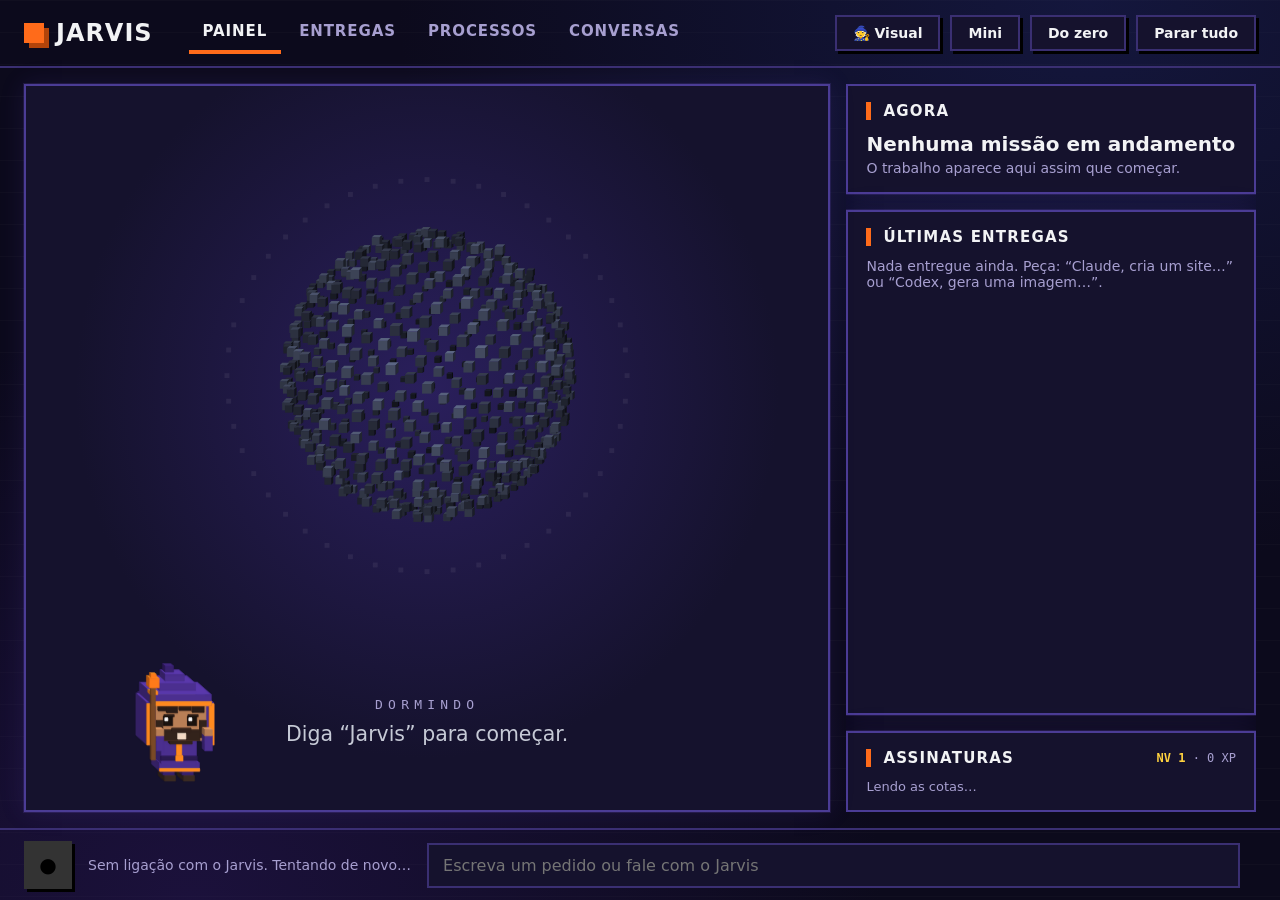
==== web/index.html @ 4f58ab4d "Jarvis: assistente de voz para Windows que comanda o Claude Code e o Codex Primeira versão pública: " ====
<!doctype html>
<html lang="pt-BR">
<head>
<meta charset="utf-8">
<meta name="viewport" content="width=device-width, initial-scale=1">
<title>Jarvis</title>
<link rel="icon" href="icone.png">
<link rel="stylesheet" href="estilo.css">
</head>
<body>
<div id="app" class="parado">
  <header>
    <div class="marca"><span class="cubo"></span><b id="nome">JARVIS</b><small>by prestes design</small></div>
    <nav id="vistas">
      <button id="vPainel" class="ativa">PAINEL</button>
      <button id="vEntregas">ENTREGAS <span id="qtdEntregas"></span></button>
      <button id="vProcessos" title="Roteiros prontos: prospecção, site, relatório... Rodar, editar e criar">PROCESSOS</button>
      <button id="vConversas" title="Conversas do Claude Code e projetos, por número, para pedir por voz">CONVERSAS</button>
    </nav>
    <!-- o que está valendo agora, à vista e trocável com um clique -->
    <div id="etiquetas">
      <button id="chCerebro" title="Quem conversa com você. Clique para trocar: automático, local (no PC) ou Claude">🧠 —</button>
      <button id="chEscuta" title="Conversa aberta (fala sem repetir o nome) ou só pelo nome (com gente na sala). Clique para trocar">👂 —</button>
      <span id="chCota" title="Cota mais apertada das assinaturas"></span>
    </div>
    <div class="topo-botoes">
      <button id="btVisual" title="Roupa do mago, tema da tela e tamanho">🧙 Visual</button>
      <button id="btMini" title="Vira só a esfera flutuando por cima, que desvia do mouse">Mini</button>
      <button id="btZerar" title="Recomeça a conversa do zero">Do zero</button>
      <button id="btParar" class="perigo" title="Interrompe todas as missões">Parar tudo</button>
    </div>
  </header>

  <div id="corpo">
    <!-- a esfera: palco inteiro quando parado, coluna à esquerda quando há trabalho -->
    <section id="palco" title="Clique no orbe para acordar (ou calar). Clique no chão e o mago vai até lá.">
      <canvas id="esfera"></canvas>
      <div id="rotulo">
        <div id="estado">DORMINDO</div>
        <div id="saudacao"><b></b><span>Diga “Jarvis” para começar.</span></div>
        <div id="legenda"></div>
        <div id="ultima"></div>
      </div>
    </section>

    <!-- parado: o que há para ver -->
    <aside id="lado">
      <div class="bloco" id="agora">
        <h2>AGORA</h2>
        <b>Nenhuma missão em andamento</b>
        <p>O trabalho aparece aqui assim que começar.</p>
      </div>
      <div class="bloco" id="ultimasBloco">
        <h2>ÚLTIMAS ENTREGAS</h2>
        <div id="ultimas"></div>
        <p id="semEntregas">Nada entregue ainda. Peça: “Claude, cria um site…” ou “Codex, gera uma imagem…”.</p>
      </div>
      <div class="bloco" id="assin">
        <h2>ASSINATURAS <span id="cotasLido"></span><span class="xp" title="XP ganho em missões concluídas"><b id="nivel">NV 1</b> · <span id="xptxt">0 XP</span></span></h2>
        <div id="cotas"><div class="cota-vazia">Lendo as cotas…</div></div>
      </div>
    </aside>

    <!-- trabalhando: as telas dos agentes tomam o palco -->
    <section id="grade"></section>

    <!-- aba ENTREGAS: histórico de missões e resultados, com busca e filtro por tipo -->
    <section id="galeria" hidden>
      <div id="galTopo">
        <input id="galBusca" placeholder="Buscar entrega pelo assunto (academias, site, relatório...)" autocomplete="off">
        <div id="galFiltros"></div>
      </div>
      <div id="galLista"></div>
    </section>

    <!-- aba PROCESSOS: roteiros prontos para rodar, editar e criar -->
    <section id="processos" hidden>
      <div class="aba-topo"><h1>Processos</h1><p>Roteiros prontos. Por voz: “Jarvis, prospecção de dentistas em Sorocaba”. Aqui você roda, edita e cria.</p>
        <button id="procNovo" class="bt forte">+ Novo processo</button></div>
      <div id="procLista"></div>
      <div id="procAgenda"></div>
    </section>

    <!-- aba CONVERSAS: conversas do Claude Code, projetos e planilhas de leads, com número para falar -->
    <section id="conversas" hidden>
      <div class="aba-topo"><h1>Conversas e projetos</h1><p>Cada conversa do Claude Code tem um número fixo. Por voz: “na conversa 7, pede para continuar”. O Jarvis segue numa cópia dela e mostra o resultado aqui.</p></div>
      <div id="convGrade">
        <div><h2 class="rot">CONVERSAS DO CLAUDE CODE</h2><div id="convLista"></div></div>
        <div><h2 class="rot">PROJETOS</h2><div id="projLista"></div><h2 class="rot" style="margin-top:22px">PLANILHAS DE LEADS</h2><div id="leadsLista"></div></div>
      </div>
    </section>
  </div>

  <!-- janela de editar ou rodar um processo -->
  <div id="procJanela" hidden></div>

  <!-- trilho: entregas recentes e cotas resumidas, quando o palco está ocupado -->
  <div id="trilho">
    <span class="rot">ENTREGAS RECENTES</span>
    <div id="trilhoItens"></div>
    <div id="trilhoCotas"></div>
  </div>

  <footer>
    <button id="mic" title="Liga e desliga o microfone (ESPAÇO)">●</button>
    <span id="rodape">Conectando…</span>
    <form id="form"><input id="campo" placeholder="Escreva um pedido ou fale com o Jarvis" autocomplete="off"></form>
    <span id="info"></span>
  </footer>

  <div id="painel" hidden>
    <div class="p-topo">
      <span class="p-selo"></span>
      <b class="p-titulo"></b>
      <span class="p-tipo"></span>
      <button class="p-pasta" title="Abrir a pasta da missão">Abrir pasta</button>
      <button class="p-ajuste" title="Pedir um ajuste nesta missão, por texto">Pedir ajuste</button>
      <button class="p-fechar" title="Fechar (Esc)">Fechar ✕</button>
    </div>
    <nav class="p-abas"></nav>
    <div class="p-corpo"></div>
  </div>

  <div id="avisos"></div>
  <div id="entrada" hidden><button id="btEntrar">▶ Ligar o Jarvis</button><p>Um clique libera o som nesta janela.</p></div>
</div>
<script src="app.js"></script>
<script src="mago.js"></script>
</body>
</html>
---- web/estilo.css ----
:root{
  --fundo:#0b0c10; --painel:#12141b; --borda:#262a36; --texto:#f2f3f5; --fraco:#8a90a0;
  --laranja:#ff6b1a; --ciano:#5ad7ff; --verde:#19c37d; --vermelho:#ff4d5e; --amarelo:#ffd23f;
  --mono:"JetBrains Mono","Cascadia Mono",Consolas,monospace; --sans:"Poppins","Segoe UI",system-ui,sans-serif;
}
*{box-sizing:border-box}
html,body{height:100%;margin:0;background:var(--fundo);color:var(--texto);font-family:var(--sans);overflow:hidden}
button{font:inherit;color:inherit;cursor:pointer}
[hidden]{display:none!important}
#app{height:100%;display:grid;grid-template-rows:auto minmax(0,1fr) auto auto;grid-template-columns:minmax(0,1fr);position:relative;overflow:hidden;
  background:
    linear-gradient(#ffffff05 1px,transparent 1px) 0 0/32px 32px,
    linear-gradient(90deg,#ffffff05 1px,transparent 1px) 0 0/32px 32px, var(--fundo)}

/* ---------- cabeçalho ---------- */
header{min-width:0;display:flex;align-items:center;gap:24px;padding:12px 24px;border-bottom:2px solid var(--borda);height:68px}
.marca{display:flex;align-items:center;gap:12px}
.marca b{font-size:24px;font-weight:800;letter-spacing:.04em}
.marca small{color:var(--fraco);font-size:13px;border-left:2px solid var(--borda);padding-left:12px}
.cubo{width:20px;height:20px;background:var(--laranja);box-shadow:5px 5px 0 #b3440a;animation:pisca 3s steps(2) infinite}
@keyframes pisca{50%{background:#ff8d4d}}
#vistas{display:flex;gap:4px;margin:0 auto}
#vistas button{background:none;border:0;border-bottom:4px solid transparent;padding:10px 22px;font-weight:700;font-size:16px;letter-spacing:.06em;color:var(--fraco)}
#vistas button:hover{color:var(--texto)}
#vistas button.ativa{color:var(--texto);border-bottom-color:var(--laranja)}
#qtdEntregas{font-family:var(--mono);font-size:12px;color:var(--laranja)}
.topo-botoes{display:flex;gap:10px}
.bt,header .topo-botoes button,.p-topo button,.m-botoes button{background:var(--painel);border:2px solid var(--borda);padding:8px 16px;font-size:14px;font-weight:600;box-shadow:3px 3px 0 #000}
header .topo-botoes button:hover,.p-topo button:hover,.m-botoes button:hover{border-color:var(--laranja)}
button:active{transform:translate(2px,2px)}
button.perigo{border-color:var(--laranja)}
button.perigo:hover{background:var(--laranja);color:#000}

/* ---------- corpo: muda de arranjo conforme o momento ---------- */
#corpo{min-height:0;display:grid;gap:16px;padding:16px 24px;position:relative}
.bloco{background:var(--painel);border:2px solid var(--borda);padding:16px 18px;min-width:0}
.bloco h2,.rot{margin:0 0 12px;font-size:15px;font-weight:800;letter-spacing:.08em;border-left:5px solid var(--laranja);padding-left:12px;display:flex;align-items:center;gap:10px}
.bloco p{margin:4px 0 0;color:var(--fraco);font-size:14px}

/* parado: a esfera recebe */
.parado #corpo{grid-template-columns:minmax(0,1fr) clamp(340px,32vw,620px)}
.parado #grade{display:none}
#palco{position:relative;min-height:0;min-width:0;cursor:pointer;background:var(--painel);border:2px solid var(--borda);overflow:hidden}
#esfera{position:absolute;inset:0;width:100%;height:100%}
#rotulo{position:absolute;left:0;right:0;bottom:5%;text-align:center;pointer-events:none;padding:0 6%}
#estado{font-family:var(--mono);letter-spacing:.4em;font-size:13px;color:var(--fraco);margin-bottom:10px;transition:color .3s}
#saudacao b{display:block;font-size:clamp(28px,3.4vw,60px);font-weight:800;line-height:1.1}
#saudacao span{display:block;font-size:clamp(16px,1.6vw,28px);color:#c6cad6;margin-top:8px}
#legenda{font-size:clamp(18px,2vw,30px);font-weight:600;line-height:1.3}
#legenda:empty{display:none}
#legenda .cursor{display:inline-block;width:.5em;height:1em;background:var(--laranja);vertical-align:-.12em;animation:pisca2 .7s steps(2) infinite}
@keyframes pisca2{50%{opacity:0}}
#ultima{margin-top:10px;color:var(--fraco);font-size:14px;min-height:1.3em;white-space:nowrap;overflow:hidden;text-overflow:ellipsis}
#ultima b{font-family:var(--mono);font-weight:400;color:#5c6272;margin-right:8px}
/* a saudação sai de cena quando ele está falando ou ouvindo algo */
#app.conversa #saudacao,#app.trabalho #saudacao{display:none}

#lado{display:flex;flex-direction:column;gap:16px;min-height:0;overflow:auto}
#agora b{font-size:20px}
#ultimasBloco{flex:1;min-height:0;overflow:auto}
.ult{display:flex;gap:14px;align-items:center;padding:8px 0;border-bottom:1px solid var(--borda);cursor:pointer}
.ult:last-child{border-bottom:0}
.ult:hover b{color:var(--laranja)}
.mini-tela{flex:none;width:150px;aspect-ratio:16/10;background:#000 center/cover no-repeat;border:2px solid var(--borda);display:flex;align-items:center;justify-content:center;font-size:26px;color:var(--fraco);overflow:hidden;position:relative}
.mini-tela video{width:100%;height:100%;object-fit:cover}
.ult b{display:block;font-size:16px}
.ult small{color:var(--fraco);font-size:13px}

/* cotas: uma linha por janela, barra em blocos */
.xp{margin-left:auto;font-family:var(--mono);font-size:12px;font-weight:400;color:var(--fraco);letter-spacing:0}
#nivel{color:var(--amarelo)}
#cotasLido{font-family:var(--mono);font-size:11px;font-weight:400;color:#6b7182;letter-spacing:0}
.cj{margin-bottom:10px}
.cj:last-child{margin-bottom:0}
.cj-topo{display:flex;gap:8px;align-items:baseline;font-size:14px}
.cj-topo b{font-weight:700}
.cj-topo small{margin-left:auto;font-family:var(--mono);font-size:11px;color:#6b7182}
.cj-barra{display:grid;grid-template-columns:repeat(24,1fr);gap:3px;margin-top:5px;height:12px}
.cj-barra i{background:#ffffff14}
.cj-barra i.on{background:var(--n)}
.cj.ok{--n:var(--laranja)} .cj.meio{--n:var(--amarelo)} .cj.alto{--n:var(--vermelho)}
.cota-vazia{color:var(--fraco);font-size:13px}

/* trabalhando: o Jarvis continua o personagem principal numa coluna própria (orbe grande, a fala dele no alto,
   o mago no chão do palco) e as telas dos agentes ocupam o resto, à direita */
.trabalho #corpo{grid-template-rows:minmax(0,1fr);grid-template-columns:clamp(300px,27vw,520px) minmax(0,1fr)}
.trabalho #lado{display:none}
.trabalho #rotulo{top:22px;bottom:auto;text-align:left;padding:0 22px}
.trabalho #estado{margin-bottom:6px;letter-spacing:.24em}
.trabalho #legenda{font-size:clamp(18px,1.45vw,26px);line-height:1.25;display:-webkit-box;-webkit-line-clamp:3;-webkit-box-orient:vertical;overflow:hidden}
.trabalho #legenda:empty{display:block}
.trabalho #legenda:empty::before{content:attr(data-vazio);font-weight:800}
.trabalho #ultima{margin-top:8px;white-space:normal;display:-webkit-box;-webkit-line-clamp:2;-webkit-box-orient:vertical}

#grade{display:grid;gap:16px;min-height:0;grid-auto-flow:column;grid-auto-columns:minmax(0,1fr)}
/* até duas lado a lado; a partir da terceira, abre outra linha (em vez de espremer colunas finas) */
.trabalho #grade{grid-auto-flow:row;grid-template-columns:repeat(auto-fit,minmax(min(100%,460px),1fr));grid-auto-rows:minmax(0,1fr)}
.missao{--cor:var(--laranja);background:var(--painel);border:2px solid var(--borda);display:flex;flex-direction:column;min-height:0;min-width:0;padding:14px 16px;animation:entra .35s steps(5)}
.missao.codex{--cor:var(--verde)}
@keyframes entra{from{transform:translateY(18px)}}
.m-topo{display:flex;align-items:center;gap:12px}
.masc{width:52px;height:52px;flex:none;image-rendering:pixelated}
.missao.trabalhando .masc{animation:pula .5s steps(2) infinite}
@keyframes pula{50%{transform:translateY(-3px)}}
.m-quem{flex:1;min-width:0;border-left:2px solid var(--borda);padding-left:12px}
.m-quem b{display:block;font-family:var(--mono);font-size:15px;letter-spacing:.06em}
.m-quem small{display:flex;align-items:center;gap:8px;font-family:var(--mono);font-size:12px;letter-spacing:.12em;color:#c6cad6}
.m-quem small::before{content:"";width:10px;height:10px;background:var(--verde)}
.m-tempo{text-align:right;font-family:var(--mono);border-left:2px solid var(--borda);padding-left:12px}
.m-tempo small{display:block;font-size:10px;letter-spacing:.2em;color:var(--fraco)}
.m-tempo b{font-size:20px}
.m-titulo{font-size:clamp(18px,1.5vw,26px);font-weight:800;margin:10px 0;white-space:nowrap;overflow:hidden;text-overflow:ellipsis}
.m-tela{flex:1;min-height:0;border:2px solid var(--borda);background:#000;display:flex;flex-direction:column;cursor:zoom-in}
.m-tela:hover{border-color:var(--cor)}
.m-tela-topo{display:flex;align-items:center;gap:6px;padding:5px 10px;font-family:var(--mono);font-size:11px;letter-spacing:.14em;color:#c6cad6;border-bottom:2px solid var(--borda);background:#0d0e13}
.m-tela-topo i{width:9px;height:9px;background:var(--cor)}
.m-tela-topo i+i{background:#c6cad6} .m-tela-topo i+i+i{background:#4a4f5e;margin-right:8px}
.m-img{flex:1;min-height:0;background:#000 center/contain no-repeat}
/* sem captura ainda: mostra a atividade real do agente, linha a linha */
.m-feed{flex:1;min-height:0;overflow:hidden;padding:12px 14px;font-family:var(--mono);font-size:13px;line-height:1.55;color:#aeb4c2;display:flex;flex-direction:column;justify-content:flex-end}
.m-feed div{white-space:nowrap;overflow:hidden;text-overflow:ellipsis}
.m-feed div:last-child{color:var(--texto)}
.m-feed div::before{content:"› ";color:var(--cor)}
.m-acao{display:flex;gap:10px;align-items:baseline;margin:10px 0;font-size:16px;min-height:1.5em}
.m-acao::before{content:"";flex:none;width:10px;height:10px;background:var(--verde);animation:pisca2 1s steps(2) infinite}
.m-acao span{white-space:nowrap;overflow:hidden;text-overflow:ellipsis}
.m-passos{display:flex;gap:6px;margin-bottom:10px;overflow:hidden}
.m-passos span{flex:1;min-width:0;border:2px solid #1f6b4a;color:#9be3c2;padding:4px 8px;font-size:12px;white-space:nowrap;overflow:hidden;text-overflow:ellipsis}
.m-passos span::after{content:" ✓"}
.m-botoes{display:flex;gap:10px}
.m-botoes button{flex:1;white-space:nowrap}
.m-botoes .parar{flex:none;background:var(--laranja);border-color:var(--laranja);color:#000}
.mais{display:flex;align-items:center;justify-content:center;border:2px dashed var(--borda);color:var(--fraco);font-family:var(--mono);padding:0 18px;writing-mode:vertical-rl;cursor:pointer}

/* ---------- trilho de entregas ---------- */
#trilho{display:flex;align-items:center;gap:16px;padding:10px 24px;border-top:2px solid var(--borda);min-height:74px;min-width:0;overflow:hidden}
.parado:not(.vendo) #trilho{display:none}
#trilho .rot{margin:0;border:0;padding:0;flex:none}
#trilhoItens{display:flex;gap:14px;flex:1;min-width:0;overflow:hidden}
.tri{display:flex;align-items:center;gap:10px;cursor:pointer;min-width:0;flex:0 1 auto;border-left:2px solid var(--borda);padding-left:14px}
.tri .mini-tela{width:74px}
.tri .masc{width:38px;height:38px}
/* com a grade na tela, as missões em andamento já estão à vista: o trilho mostra só o que ficou pronto */
.trabalho:not(.vendo) .tri.ativa{display:none}
.tri b{display:block;font-size:14px;white-space:nowrap;overflow:hidden;text-overflow:ellipsis;max-width:220px}
.tri small{color:var(--fraco);font-size:12px;white-space:nowrap}
.tri:hover b{color:var(--laranja)}
.tri.ativa b::before{content:"";display:inline-block;width:9px;height:9px;background:var(--verde);margin-right:7px;animation:pisca2 1s steps(2) infinite}
#trilhoCotas{flex:none;font-family:var(--mono);font-size:12px;color:#c6cad6;border-left:2px solid var(--borda);padding-left:14px;line-height:1.6}
#trilhoCotas b{color:var(--laranja)}
#trilhoCotas .alto{color:var(--vermelho)}

/* ---------- rodapé: comando ---------- */
footer{min-width:0;overflow:hidden;display:flex;align-items:center;gap:16px;padding:12px 24px;border-top:2px solid var(--borda);font-size:14px;color:var(--fraco);height:72px}
#mic{flex:none;width:48px;height:48px;border:0;background:#333;color:#000;font-size:20px;box-shadow:3px 3px 0 #000}
#mic.on{background:var(--laranja)} #mic.mudo{background:var(--vermelho);color:#fff}
#rodape{flex:none;max-width:38%;white-space:nowrap;overflow:hidden;text-overflow:ellipsis}
#rodape b{color:var(--texto);font-family:var(--mono)}
#form{flex:1}
#campo{width:100%;background:var(--painel);border:2px solid var(--borda);color:var(--texto);padding:11px 14px;font:inherit;font-size:16px;outline:none}
#campo:focus{border-color:var(--laranja)}
#info{font-family:var(--mono);font-size:10px;color:#565b69;max-width:240px;white-space:nowrap;overflow:hidden;text-overflow:ellipsis}

/* barras de rolagem no estilo da casa */
*{scrollbar-width:thin;scrollbar-color:var(--laranja) #0b0c10}
::-webkit-scrollbar{width:12px;height:12px}
::-webkit-scrollbar-track{background:#0b0c10}
::-webkit-scrollbar-thumb{background:var(--laranja);border:3px solid #0b0c10}
::-webkit-scrollbar-corner{background:#0b0c10}

/* ---------- entrega em destaque: toma o corpo, o trilho e o comando continuam à vista ---------- */
#painel{position:absolute;left:24px;right:24px;top:84px;bottom:162px;background:#0b0c10;border:3px solid var(--laranja);box-shadow:8px 8px 0 #000;display:flex;flex-direction:column;z-index:20;animation:abre .25s steps(5)}
@keyframes abre{from{transform:scale(.94)}}
.p-topo{display:flex;align-items:center;gap:14px;padding:10px 16px;border-bottom:2px solid var(--borda);background:var(--painel)}
.p-selo{font-family:var(--mono);font-size:13px;letter-spacing:.1em;font-weight:700;display:flex;align-items:center;gap:8px;white-space:nowrap}
.p-selo::before{content:"";width:12px;height:12px;background:var(--cor,var(--verde))}
.p-selo.trabalhando{--cor:var(--amarelo)} .p-selo.erro{--cor:var(--vermelho)} .p-selo.parada{--cor:#777}
.p-titulo{font-size:22px;font-weight:800;white-space:nowrap;overflow:hidden;text-overflow:ellipsis;border-left:2px solid var(--borda);padding-left:14px;min-width:0}
.p-tipo{color:#c6cad6;font-size:14px;white-space:nowrap;border-left:2px solid var(--borda);padding-left:14px;margin-right:auto}
.p-topo .p-ajuste{background:var(--laranja);border-color:var(--laranja);color:#000}
.p-topo .p-fechar{border-color:var(--laranja);color:var(--laranja)}
.p-topo .p-fechar:hover{background:var(--laranja);color:#000}
.p-abas{display:flex;gap:6px;flex-wrap:wrap;padding:8px 16px;border-bottom:2px solid var(--borda);background:#0d0e13}
.p-abas:empty{display:none}
.p-abas button{border:2px solid var(--borda);background:#0b0c10;color:var(--fraco);white-space:nowrap;padding:5px 12px;font-size:13px;font-weight:600}
.p-abas button:hover{color:var(--texto)}
.p-abas button.ativa{color:#000;border-color:var(--laranja);background:var(--laranja)}
.p-abas .sep{width:2px;background:var(--borda);margin:0 6px}
.p-corpo{flex:1;min-height:0;position:relative;background:#000;overflow:auto}
.p-corpo iframe{width:100%;height:100%;border:0;background:#fff}
.p-corpo img.cheia,.p-corpo video{max-width:100%;max-height:100%;position:absolute;inset:0;margin:auto}
.p-corpo pre{margin:0 auto;padding:26px 30px;white-space:pre-wrap;font-family:var(--sans);font-size:17px;line-height:1.65;max-width:900px;background:#0b0c10;min-height:100%}
.ativ{padding:16px 22px;font-size:14px;line-height:1.5;background:#0b0c10;min-height:100%}
.ativ div{padding:5px 0;border-bottom:1px solid #1c1f29;display:flex;gap:12px}
.ativ time{font-family:var(--mono);color:#565b69;flex:none}
.ativ .fala{color:var(--texto)} .ativ .acao{color:var(--fraco)} .ativ .pedido{color:var(--laranja)}
.telas{display:grid;grid-template-columns:repeat(auto-fill,minmax(300px,1fr));gap:12px;padding:16px;background:#0b0c10;min-height:100%}
.telas img{width:100%;border:2px solid var(--borda);cursor:zoom-in}
.telas img:first-child{grid-column:1/-1}
.ad{position:relative;width:min(100%,1280px);margin:0 auto;user-select:none;cursor:ew-resize;background:#fff}
.ad img{display:block;width:100%;height:auto;pointer-events:none}
.ad .depois{position:absolute;top:0;left:0;clip-path:inset(0 0 0 var(--x,50%));background:#fff}
.ad .linha{position:absolute;top:0;bottom:0;left:var(--x,50%);width:4px;margin-left:-2px;background:var(--laranja)}
.ad .pega{position:sticky;top:45%;display:block;width:0;height:0}
.ad .pega::after{content:"◀ ▶";position:absolute;transform:translate(-50%,0);background:var(--laranja);color:#000;font-size:12px;padding:8px 10px;white-space:nowrap;font-family:var(--mono);box-shadow:3px 3px 0 #000}
.ad-et{position:sticky;top:0;z-index:3;display:flex;justify-content:space-between;width:min(100%,1280px);margin:0 auto;height:0;pointer-events:none}
.ad-et span{font-family:var(--mono);font-size:11px;letter-spacing:.2em;background:#000d;padding:5px 10px;height:max-content;margin:10px}
.ad-et .a{color:var(--vermelho)} .ad-et .d{color:var(--verde)}

/* ---------- aba ENTREGAS: histórico ---------- */
#galeria{position:absolute;inset:0;background:var(--fundo);z-index:10;overflow:auto;padding:16px 24px;display:grid;grid-template-columns:repeat(auto-fill,minmax(420px,1fr));gap:16px;align-content:start}
.hist{--cor:var(--verde);background:var(--painel);border:2px solid var(--borda);border-top:5px solid var(--cor);padding:14px 16px;cursor:pointer;min-width:0}
.hist:hover{border-color:var(--cor)}
.hist.erro{--cor:var(--vermelho)} .hist.parada{--cor:#777} .hist.trabalhando{--cor:var(--amarelo)}
.hist-topo{display:flex;align-items:center;gap:10px}
.hist-topo .masc{width:34px;height:34px}
.hist-topo small{font-family:var(--mono);font-size:11px;letter-spacing:.1em;color:var(--fraco);flex:1}
.selo{font-family:var(--mono);font-size:11px;letter-spacing:.1em;padding:3px 8px;background:var(--cor);color:#000;font-weight:700;white-space:nowrap}
.hist>b{display:block;font-size:18px;margin:8px 0 4px}
.hist p{margin:0 0 10px;color:#c6cad6;font-size:13.5px;line-height:1.45;display:-webkit-box;-webkit-line-clamp:3;-webkit-box-orient:vertical;overflow:hidden}
.hist-arqs{display:flex;gap:8px;flex-wrap:wrap}
.hist-arqs .mini-tela{width:110px;cursor:pointer}
.hist-arqs .mini-tela:hover{border-color:var(--laranja)}
.hist-arqs .mini-tela span{position:absolute;left:0;right:0;bottom:0;background:#000c;font-family:var(--mono);font-size:10px;padding:2px 4px;color:#fff;white-space:nowrap;overflow:hidden;text-overflow:ellipsis}
.gal-vazia{color:var(--fraco)}

/* avisos no canto de baixo, à direita, por cima do trilho: não cobrem o chão do mago nem os botões do cartão */
#avisos{position:absolute;right:24px;bottom:84px;display:flex;flex-direction:column;align-items:flex-end;gap:8px;z-index:50}
.aviso{background:var(--painel);border:2px solid var(--verde);border-left-width:6px;padding:10px 14px;box-shadow:4px 4px 0 #000;animation:entra .3s steps(5);font-size:14px;max-width:360px;cursor:pointer}
.aviso small{display:block;font-family:var(--mono);font-size:10px;letter-spacing:.2em;color:var(--verde)}
.aviso.erro{border-color:var(--vermelho)} .aviso.erro small{color:var(--vermelho)}

#entrada{position:absolute;inset:0;background:#0b0c10ee;display:flex;flex-direction:column;align-items:center;justify-content:center;gap:14px;z-index:50}
#btEntrar{font-family:var(--mono);font-size:20px;padding:16px 30px;background:var(--laranja);color:#000;border:0;box-shadow:6px 6px 0 #b3440a;font-weight:700}
#entrada p{color:var(--fraco);font-size:13px}

@media (max-width:1100px),(orientation:portrait){
  .parado #corpo{grid-template-columns:1fr;grid-template-rows:minmax(280px,45%) minmax(0,1fr)}
  #grade{grid-auto-flow:row;grid-auto-rows:minmax(320px,1fr);overflow:auto}
  .marca small,#info,#btZerar{display:none}
  #vistas{margin:0}
  #rodape{display:none}
}
@media (prefers-reduced-motion:reduce){*{animation:none!important}}

/* clicar e arrastar na tela comanda o mago: nada de marcar texto de azul. Só o campo de escrever e o conteúdo das entregas se selecionam. */
#app{user-select:none;-webkit-user-select:none}
#campo,textarea,input,.p-corpo,.p-corpo *,.ativ,.ativ *{user-select:text;-webkit-user-select:text}
#palco{cursor:default}

/* ---------- mini mago (mago.js) ---------- */
#mago{position:fixed;left:0;top:0;width:0;height:0;z-index:40;pointer-events:none;will-change:transform}
.mago-cv{position:absolute;pointer-events:none}
.mago-hit{position:absolute;pointer-events:auto;cursor:grab;touch-action:none;user-select:none}
#mago.pego .mago-hit{cursor:grabbing}
.mago-fala{position:absolute;left:0;transform:translateX(-50%);white-space:nowrap;background:#f2f3f5;color:#0b0c10;font-weight:700;font-size:13px;padding:6px 10px;border:2px solid #0b0c10;box-shadow:3px 3px 0 #000;pointer-events:none}
.mago-fala::after{content:"";position:absolute;left:50%;bottom:-7px;width:10px;height:10px;background:#f2f3f5;border-right:2px solid #0b0c10;border-bottom:2px solid #0b0c10;transform:translateX(-50%) rotate(45deg)}
.mago-fala.on{animation:magoFala .25s cubic-bezier(.2,1.6,.4,1)}
@keyframes magoFala{from{transform:translateX(-50%) scale(.6);opacity:0}}
/* menu Visual: roupa, tema e tamanho */
#visual{position:absolute;top:76px;right:24px;z-index:60;width:min(560px,calc(100% - 48px));background:var(--painel);border:2px solid var(--laranja);box-shadow:8px 8px 0 #000;padding:16px 18px;animation:abre .2s steps(4)}
#visual h2{margin:4px 0 10px;font-size:13px;font-weight:800;letter-spacing:.1em;border-left:5px solid var(--laranja);padding-left:10px}
#visual small{display:block;color:var(--fraco);font-size:12.5px;line-height:1.45;margin-top:10px}
.vis-roupas{display:grid;grid-template-columns:repeat(4,1fr);gap:8px;margin-bottom:14px}
.vis-roupas button{display:flex;flex-direction:column;align-items:center;gap:4px;padding:8px 4px 6px;background:var(--fundo);border:2px solid var(--borda);font-weight:700;font-size:13px}
.vis-roupas canvas{width:84px;height:92px}
.vis-temas{display:flex;flex-wrap:wrap;gap:8px;margin-bottom:12px}
.vis-temas button{display:flex;align-items:center;gap:8px;padding:7px 12px;background:var(--fundo);border:2px solid var(--borda);font-weight:600;font-size:13px}
.vis-temas i{width:14px;height:14px}
#visual button:hover{border-color:var(--fraco)}
#visual button.on{border-color:var(--laranja);background:#ff6b1a22}


/* ---------- temas de fantasia (o laranja da marca fica em todos) ---------- */
#app[data-tema="torre"]{--fundo:#140d08;--painel:#21160e;--borda:#4a321d;--fraco:#b49a80;
  background:linear-gradient(#ffffff06 2px,transparent 2px) 0 0/48px 24px,linear-gradient(90deg,#00000030 2px,transparent 2px) 0 0/48px 48px,radial-gradient(ellipse at 50% 0,#3a210f 0,#140d08 70%)}
#app[data-tema="torre"] .bloco,#app[data-tema="torre"] .missao,#app[data-tema="torre"] #palco{border-color:#6b4524;box-shadow:inset 0 0 0 2px #2c1c10,4px 4px 0 #000}
#app[data-tema="torre"] #palco{background:radial-gradient(ellipse at 50% 42%,#3d2410 0,#21160e 60%)}

#app[data-tema="grimorio"]{--fundo:#18241b;--painel:#efe2c2;--borda:#a9895a;--texto:#2a1d10;--fraco:#6d5638;
  background:radial-gradient(ellipse at 50% 40%,#25392a 0,#121b14 75%)}
#app{color:var(--texto)}
#app[data-tema="grimorio"] #saudacao span{color:#5a4428}
#app[data-tema="grimorio"] .m-feed,#app[data-tema="grimorio"] .m-tela-topo{color:#d8ccb0}
#app[data-tema="grimorio"] header,#app[data-tema="grimorio"] footer,#app[data-tema="grimorio"] #trilho{color:#efe2c2;--texto:#efe2c2;--fraco:#b9c4a8}
#app[data-tema="grimorio"] header .topo-botoes button{color:#2a1d10}
#app[data-tema="grimorio"] .bloco,#app[data-tema="grimorio"] .missao,#app[data-tema="grimorio"] #palco{border:3px double #8a6a3c;box-shadow:5px 5px 0 #00000080}
#app[data-tema="grimorio"] #palco{background:radial-gradient(ellipse at 50% 42%,#fff6dc 0,#e6d4aa 70%)}
#app[data-tema="grimorio"] .m-tela,#app[data-tema="grimorio"] .m-img{background-color:#1a1410}
#app[data-tema="grimorio"] #campo{background:#efe2c2;color:#2a1d10}

#app[data-tema="cristal"]{--fundo:#0c0a1c;--painel:#15122d;--borda:#3a2f72;--fraco:#a79fd0;--ciano:#6fdcff;
  background:radial-gradient(ellipse at 15% 100%,#3a1f7a55 0,transparent 45%),radial-gradient(ellipse at 85% 0,#24308055 0,transparent 45%),linear-gradient(#ffffff05 1px,transparent 1px) 0 0/32px 32px,#0c0a1c}
#app[data-tema="cristal"] .bloco,#app[data-tema="cristal"] .missao,#app[data-tema="cristal"] #palco{border-color:#4b3c95;box-shadow:0 0 0 1px #8f6bff22,0 0 24px #6a4bd822}
#app[data-tema="cristal"] #palco{background:radial-gradient(ellipse at 50% 42%,#2a1f5c 0,#15122d 62%)}

#app[data-tema="rpg"]{--fundo:#0f1530;--painel:#18214a;--borda:#d8dcef;--fraco:#aeb6dc;
  background:linear-gradient(#ffffff07 2px,transparent 2px) 0 0/16px 16px,linear-gradient(90deg,#ffffff07 2px,transparent 2px) 0 0/16px 16px,#0f1530}
#app[data-tema="rpg"] .bloco,#app[data-tema="rpg"] .missao,#app[data-tema="rpg"] #palco{border:4px solid #d8dcef;box-shadow:inset 0 0 0 3px #18214a,inset 0 0 0 5px #4a5aa0,5px 5px 0 #000}
#app[data-tema="rpg"] #palco{background:linear-gradient(#18214a 86%,#1d6b3a 86%,#164f2c)}
#app[data-tema="rpg"] .marca b,#app[data-tema="rpg"] .bloco h2,#app[data-tema="rpg"] .m-titulo{font-family:var(--mono);letter-spacing:.06em}

/* ---------- etiquetas do topo: cérebro, escuta e cota à vista ---------- */
#etiquetas{display:flex;align-items:center;gap:8px;min-width:0}
#etiquetas button,#chCota{font-family:var(--mono);font-size:12px;letter-spacing:.04em;padding:6px 10px;background:none;border:2px solid var(--borda);color:#c6cad6;white-space:nowrap}
#etiquetas button:hover{border-color:var(--laranja);color:var(--texto)}
#etiquetas button.on{border-color:var(--ciano);color:var(--ciano)}
#chCota:empty{display:none}
#chCota.meio{border-color:var(--amarelo);color:var(--amarelo)} #chCota.alto{border-color:var(--vermelho);color:var(--vermelho)}
#vistas{margin:0 auto 0 12px}
#vistas button{padding:10px 14px;font-size:15px}
@media (max-width:1500px){.marca small{display:none} #chCota{display:none}}
@media (max-width:1280px){#etiquetas{display:none}}

/* ---------- cartão da missão: número para falar, ajuste na hora, marcos ---------- */
.m-num{flex:none;min-width:52px;height:52px;padding:0 8px;display:flex;align-items:center;justify-content:center;font-family:var(--mono);font-weight:800;font-size:26px;
  color:#000;background:var(--cor,var(--laranja));box-shadow:3px 3px 0 #000}
.missao .masc{width:44px;height:44px}
.m-tempo.estourou b{color:var(--amarelo)}
.m-passos span.marco{border-color:var(--laranja);color:#ffd9bf;font-weight:600}
.m-passos span.marco::after{content:""}
.m-passos span.marco::before{content:"◆ ";color:var(--laranja)}
.m-recado{display:flex;gap:8px;margin-bottom:10px}
.m-recado input{flex:1;min-width:0;background:#0b0c10;border:2px solid var(--borda);color:var(--texto);padding:8px 12px;font:inherit;font-size:14px;outline:none}
.m-recado input:focus{border-color:var(--cor,var(--laranja))}
.m-recado button{flex:none;background:var(--painel);border:2px solid var(--borda);padding:6px 14px;font-size:13px;font-weight:700;box-shadow:3px 3px 0 #000}
.m-recado button:hover{border-color:var(--cor,var(--laranja))}

/* ---------- abas ENTREGAS (busca), PROCESSOS e CONVERSAS ---------- */
#galeria{display:block}
#galTopo{display:flex;gap:14px;align-items:center;margin-bottom:16px;flex-wrap:wrap}
#galBusca{flex:1;min-width:260px;background:var(--painel);border:2px solid var(--borda);color:var(--texto);padding:10px 14px;font:inherit;font-size:16px;outline:none}
#galBusca:focus{border-color:var(--laranja)}
#galFiltros{display:flex;gap:6px;flex-wrap:wrap}
#galFiltros button,.proc-bt button,.conv button,.pj button,.bt.forte{background:var(--painel);border:2px solid var(--borda);padding:7px 12px;font-size:13px;font-weight:700;box-shadow:3px 3px 0 #000;white-space:nowrap}
#galFiltros button.on,.bt.forte,.pj .forte,.proc-bt .rodar{background:var(--laranja);border-color:var(--laranja);color:#000}
#galFiltros button:hover,.proc-bt button:hover,.conv button:hover{border-color:var(--laranja)}
#galLista{display:grid;grid-template-columns:repeat(auto-fill,minmax(420px,1fr));gap:16px;align-content:start}
#processos,#conversas{position:absolute;inset:0;background:var(--fundo);z-index:10;overflow:auto;padding:18px 24px}
.aba-topo{display:flex;align-items:center;gap:18px;margin-bottom:16px;flex-wrap:wrap}
.aba-topo h1{margin:0;font-size:26px;font-weight:800}
.aba-topo p{margin:0;color:var(--fraco);font-size:14px;flex:1;min-width:260px}
#procLista{display:grid;grid-template-columns:repeat(auto-fill,minmax(360px,1fr));gap:16px;margin-bottom:24px}
.proc{background:var(--painel);border:2px solid var(--borda);border-top:5px solid var(--laranja);padding:14px 16px;display:flex;flex-direction:column;gap:8px;min-width:0}
.proc-topo{display:flex;align-items:baseline;gap:10px}
.proc-topo b{font-size:18px}
.proc-topo small{margin-left:auto;font-family:var(--mono);font-size:11px;color:var(--fraco);letter-spacing:.06em;white-space:nowrap}
.proc p{margin:0;color:#c6cad6;font-size:13.5px;line-height:1.45;display:-webkit-box;-webkit-line-clamp:3;-webkit-box-orient:vertical;overflow:hidden;flex:1}
.proc-pars{display:flex;gap:6px;flex-wrap:wrap}
.proc-pars i{font-style:normal;font-family:var(--mono);font-size:11px;border:1px solid var(--borda);padding:2px 7px;color:var(--fraco)}
.proc-bt{display:flex;gap:8px}
.proc-bt .rodar{flex:1}
.linha-item{display:flex;gap:14px;align-items:baseline;padding:9px 0;border-bottom:1px solid var(--borda);font-size:14px;min-width:0}
.linha-item b{flex:none;min-width:120px}
.linha-item span{flex:1;min-width:0;color:#c6cad6;white-space:nowrap;overflow:hidden;text-overflow:ellipsis}
.linha-item small{flex:none;font-family:var(--mono);font-size:11px;color:var(--fraco)}
.linha-item.falta b{color:var(--fraco);text-decoration:line-through}
#convGrade{display:grid;grid-template-columns:minmax(0,1.5fr) minmax(0,1fr);gap:28px;align-items:start}
.conv{display:flex;align-items:center;gap:12px;padding:10px 0;border-bottom:1px solid var(--borda);min-width:0}
.conv .m-num{--cor:var(--ciano);min-width:46px;height:46px;font-size:22px}
.conv-txt{flex:1 1 34%;min-width:0}
.conv-txt b{display:block;font-size:15px;white-space:nowrap;overflow:hidden;text-overflow:ellipsis}
.conv-txt small{color:var(--fraco);font-size:12px;white-space:nowrap}
.conv input{flex:1 1 40%;min-width:0;background:var(--painel);border:2px solid var(--borda);color:var(--texto);padding:8px 12px;font:inherit;font-size:14px;outline:none}
.conv input:focus{border-color:var(--ciano)}
@media (max-width:1100px){#convGrade{grid-template-columns:1fr}}

/* janela de rodar ou editar um processo */
#procJanela{position:absolute;inset:0;z-index:45;background:#000a;display:flex;align-items:center;justify-content:center;padding:24px}
.pj{width:min(560px,100%);max-height:100%;display:flex;flex-direction:column;background:var(--fundo);border:3px solid var(--laranja);box-shadow:8px 8px 0 #000;animation:abre .2s steps(4)}
.pj.larga{width:min(1180px,100%);height:min(820px,100%)}
.pj-topo{display:flex;align-items:center;gap:14px;padding:10px 16px;border-bottom:2px solid var(--borda);background:var(--painel)}
.pj-topo b{font-size:19px;margin-right:auto}
.pj-corpo{padding:16px;display:flex;flex-direction:column;gap:12px;overflow:auto;flex:1;min-height:0}
.pj-corpo.duas{display:grid;grid-template-columns:minmax(0,1fr) minmax(0,1.25fr);gap:18px}
.pj-corpo.duas>div{display:flex;flex-direction:column;gap:12px;min-width:0}
.pj label{display:flex;flex-direction:column;gap:5px;font-size:13px;font-weight:700;letter-spacing:.04em;text-transform:uppercase;min-width:0}
.pj label small{font-weight:400;text-transform:none;letter-spacing:0;color:var(--fraco)}
.pj input,.pj select,.pj textarea{background:var(--painel);border:2px solid var(--borda);color:var(--texto);padding:9px 12px;font:inherit;font-size:15px;font-weight:400;text-transform:none;letter-spacing:0;outline:none;min-width:0}
.pj input:focus,.pj select:focus,.pj textarea:focus{border-color:var(--laranja)}
.pj-linha{display:grid;grid-template-columns:1fr 1fr 1fr;gap:10px}
.pj .rot-corpo{min-height:0}
.pj textarea{flex:1;min-height:320px;resize:none;font-family:var(--mono);font-size:13px;line-height:1.5}
.pj-pe{display:flex;justify-content:flex-end;padding:12px 16px;border-top:2px solid var(--borda);background:var(--painel)}
.pj-pe button{padding:10px 26px;font-size:15px}
@media (max-width:900px){.pj-corpo.duas{grid-template-columns:1fr}}
#app[data-tema="grimorio"] #processos,#app[data-tema="grimorio"] #conversas,#app[data-tema="grimorio"] #galeria{color:#efe2c2;--texto:#efe2c2;--fraco:#b9c4a8}
#app[data-tema="grimorio"] .proc,#app[data-tema="grimorio"] .hist{color:#2a1d10;--texto:#2a1d10;--fraco:#6d5638}
#app[data-tema="grimorio"] .proc p{color:#4a3a22}

/* telas baixas (notebook): tudo um pouco mais compacto para sobrar altura para a tela do agente */
@media (max-height:820px){
  header{height:56px} footer{height:60px}
  #trilho{min-height:60px;padding:6px 24px}
  .trabalho #corpo{grid-template-columns:clamp(260px,26vw,420px) minmax(0,1fr)}
  .m-passos{display:none}
  .m-titulo{margin:6px 0}
  #painel{top:70px;bottom:134px}
  #mic{width:40px;height:40px}
}

/* modo vertical (janela alta/estreita): o Jarvis (esfera) na metade de cima, painéis e informações na metade de baixo */
@media (max-width:1100px),(orientation:portrait){
  #corpo,.parado #corpo,.trabalho #corpo{grid-template-columns:minmax(0,1fr);grid-template-rows:minmax(0,1fr) minmax(0,1fr)}
  .parado #lado{overflow:auto}
  #grade{grid-auto-flow:row;grid-auto-rows:minmax(240px,1fr);overflow:auto;min-height:0}
}
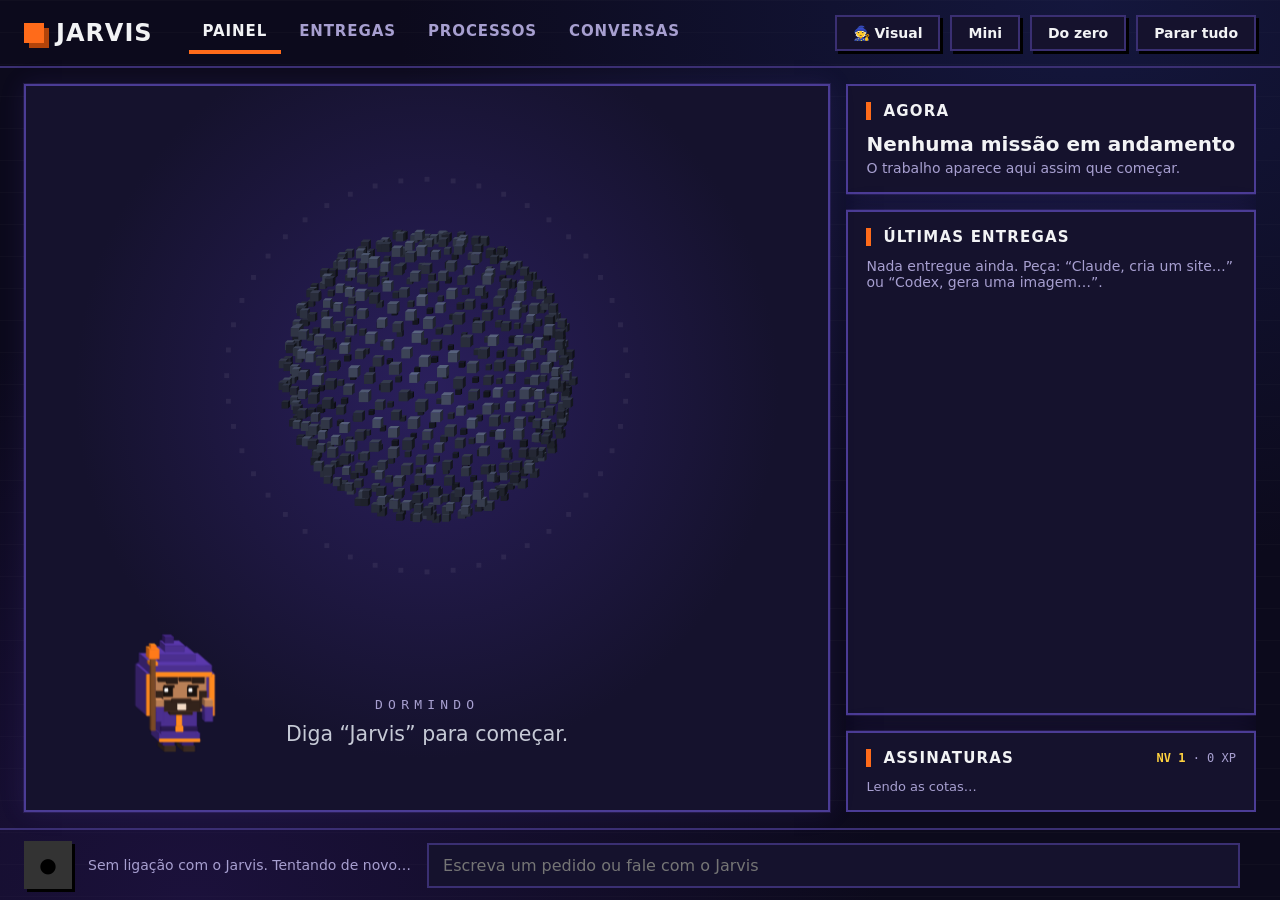
==== commit f8f95382: "Auditoria 18/11: processos órfãos, resposta mais rápida, ler entregas, painel mais leve e seguro - F" ====
--- a/web/index.html
+++ b/web/index.html
@@ -3,7 +3,7 @@
 <head>
 <meta charset="utf-8">
 <meta name="viewport" content="width=device-width, initial-scale=1">
-<title>Jarvis</title>
+<title>Jarvis · painel</title>
 <link rel="icon" href="icone.png">
 <link rel="stylesheet" href="estilo.css">
 </head>
@@ -25,7 +25,7 @@
     </div>
     <div class="topo-botoes">
       <button id="btVisual" title="Roupa do mago, tema da tela e tamanho">🧙 Visual</button>
-      <button id="btMini" title="Vira só a esfera flutuando por cima, que desvia do mouse">Mini</button>
+      <button id="btMini" title="Vira só a esfera flutuando por cima, num canto da tela">Mini</button>
       <button id="btZerar" title="Recomeça a conversa do zero">Do zero</button>
       <button id="btParar" class="perigo" title="Interrompe todas as missões">Parar tudo</button>
     </div>
@@ -102,7 +102,7 @@
   </div>
 
   <footer>
-    <button id="mic" title="Liga e desliga o microfone (ESPAÇO)">●</button>
+    <button id="mic" title="Liga e desliga o microfone (ESPAÇO)" aria-label="Ligar ou desligar o microfone (ESPAÇO)">●</button>
     <span id="rodape">Conectando…</span>
     <form id="form"><input id="campo" placeholder="Escreva um pedido ou fale com o Jarvis" autocomplete="off"></form>
     <span id="info"></span>
@@ -121,7 +121,7 @@
     <div class="p-corpo"></div>
   </div>
 
-  <div id="avisos"></div>
+  <div id="avisos" role="status" aria-live="polite"></div>
   <div id="entrada" hidden><button id="btEntrar">▶ Ligar o Jarvis</button><p>Um clique libera o som nesta janela.</p></div>
 </div>
 <script src="app.js"></script>
--- a/web/estilo.css
+++ b/web/estilo.css
@@ -405,3 +405,8 @@
   .parado #lado{overflow:auto}
   #grade{grid-auto-flow:row;grid-auto-rows:minmax(240px,1fr);overflow:auto;min-height:0}
 }
+
+/* auditoria 18/11: Parar tudo armado (segundo clique confirma) e pulso do orbe no clique */
+.perigo.armado{background:#d63b3b;border-color:#ff6b6b;color:#fff}
+#esfera.pulso{animation:pulso .28s ease-out}
+@keyframes pulso{0%{transform:scale(1)}40%{transform:scale(1.035)}100%{transform:scale(1)}}
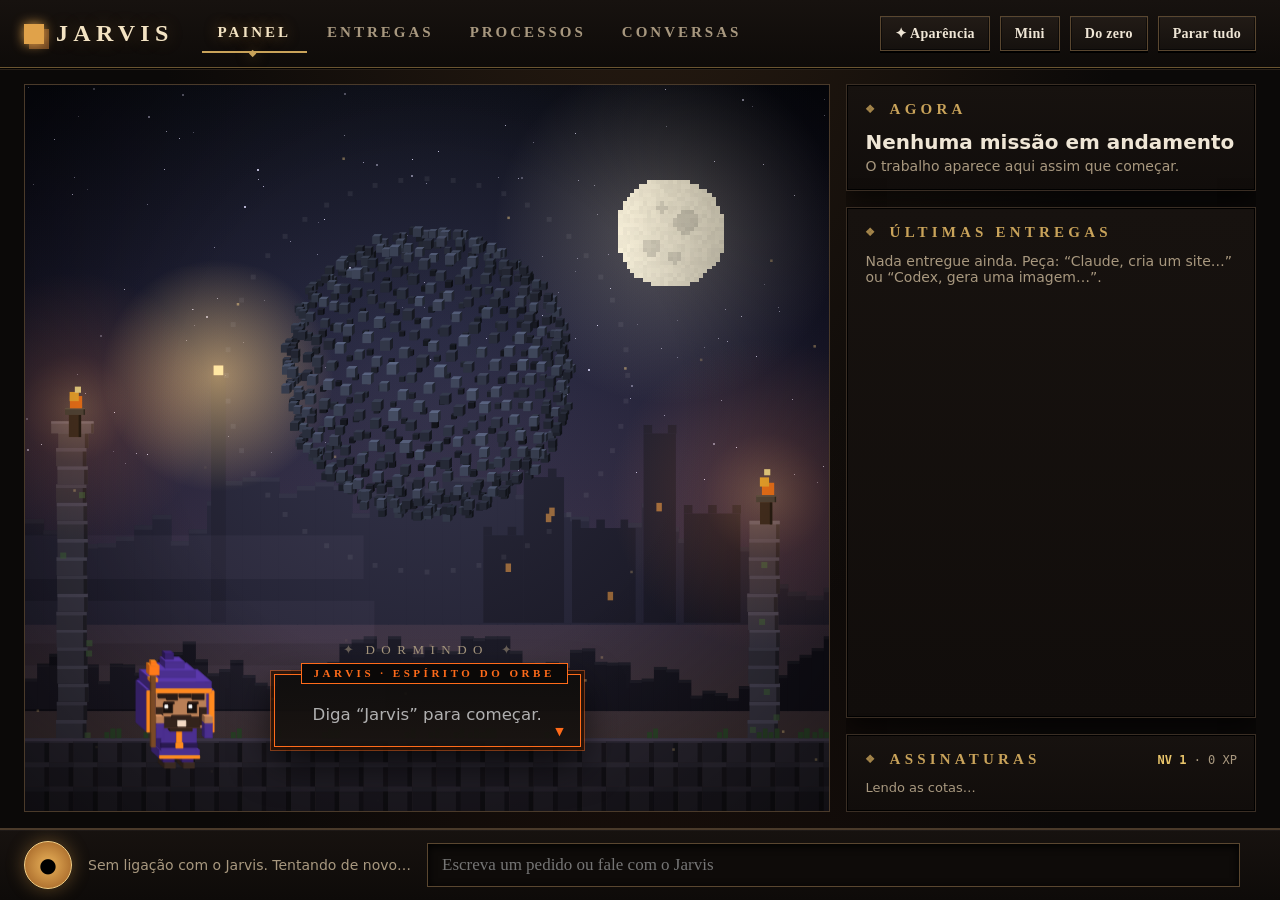
==== commit 05d5bd66: "Aparência: universo de fantasia sombria em voxel - Tema Abismo (novo padrão): pedra escura, ouro gas" ====
--- a/web/index.html
+++ b/web/index.html
@@ -8,7 +8,7 @@
 <link rel="stylesheet" href="estilo.css">
 </head>
 <body>
-<div id="app" class="parado">
+<div id="app" class="parado" data-tema="abismo" data-cenario="ruinas" data-forma="orbe">
   <header>
     <div class="marca"><span class="cubo"></span><b id="nome">JARVIS</b><small>by prestes design</small></div>
     <nav id="vistas">
@@ -24,7 +24,7 @@
       <span id="chCota" title="Cota mais apertada das assinaturas"></span>
     </div>
     <div class="topo-botoes">
-      <button id="btVisual" title="Roupa do mago, tema da tela e tamanho">🧙 Visual</button>
+      <button id="btVisual" title="Forma do Jarvis, cenário, classe do mago e tema">✦ Aparência</button>
       <button id="btMini" title="Vira só a esfera flutuando por cima, num canto da tela">Mini</button>
       <button id="btZerar" title="Recomeça a conversa do zero">Do zero</button>
       <button id="btParar" class="perigo" title="Interrompe todas as missões">Parar tudo</button>
@@ -125,6 +125,7 @@
   <div id="entrada" hidden><button id="btEntrar">▶ Ligar o Jarvis</button><p>Um clique libera o som nesta janela.</p></div>
 </div>
 <script src="app.js"></script>
+<script src="cenario.js"></script>
 <script src="mago.js"></script>
 </body>
 </html>
--- a/web/estilo.css
+++ b/web/estilo.css
@@ -410,3 +410,105 @@
 .perigo.armado{background:#d63b3b;border-color:#ff6b6b;color:#fff}
 #esfera.pulso{animation:pulso .28s ease-out}
 @keyframes pulso{0%{transform:scale(1)}40%{transform:scale(1.035)}100%{transform:scale(1)}}
+
+/* =====================================================================
+   Universo de fantasia (18/11): cenário em camadas, caixa de diálogo de RPG e o tema Abismo.
+   Componentes valem para todos os temas; cada tema só troca as variáveis.
+   ===================================================================== */
+:root{--serif:"Palatino Linotype","Book Antiqua",Palatino,Georgia,serif;--ouro:var(--laranja);
+  --dlg-fundo:linear-gradient(#0f0d0cf0,#17120ff0);--dlg-borda:var(--ouro);--dlg-texto:var(--texto)}
+#cenario{position:absolute;inset:0;width:100%;height:100%;pointer-events:none;image-rendering:pixelated}
+#esfera{z-index:1}
+#rotulo{z-index:2}
+
+/* caixa de diálogo: a saudação e a fala do Jarvis aparecem como num jogo de aventura */
+#saudacao{display:inline-block;position:relative;max-width:min(760px,92%);padding:22px 38px 22px;text-align:left;
+  background:var(--dlg-fundo);color:var(--dlg-texto);border:1px solid var(--dlg-borda);
+  box-shadow:0 0 0 3px #000000b0,0 0 0 4px color-mix(in srgb,var(--dlg-borda) 45%,transparent),0 14px 40px #000c;animation:dlgEntra .5s ease-out}
+#saudacao::before{content:"JARVIS · ESPÍRITO DO ORBE";position:absolute;top:-12px;left:26px;padding:4px 12px;background:#0a0807;border:1px solid var(--dlg-borda);
+  font:600 11px/1 var(--serif);letter-spacing:.32em;color:var(--dlg-borda)}
+#saudacao::after{content:"▼";position:absolute;right:16px;bottom:8px;font-size:11px;color:var(--dlg-borda);animation:dlgSeta 1.1s steps(2) infinite}
+#saudacao b{font-family:var(--serif);font-weight:600;font-size:clamp(24px,2.7vw,46px);letter-spacing:.01em;line-height:1.15}
+#saudacao span{color:color-mix(in srgb,var(--dlg-texto) 70%,transparent)!important;font-size:clamp(15px,1.3vw,22px)}
+#app:not(.trabalho) #legenda:not(:empty){display:inline-block;position:relative;max-width:min(860px,92%);padding:18px 30px;text-align:left;
+  background:var(--dlg-fundo);border:1px solid var(--dlg-borda);box-shadow:0 0 0 3px #000000b0,0 14px 40px #000c;font-family:var(--serif);font-weight:600}
+#estado{font-family:var(--serif)!important;letter-spacing:.5em;margin-bottom:16px!important}
+#estado::before,#estado::after{content:"✦";margin:0 .9em;opacity:.55;letter-spacing:0}
+@keyframes dlgEntra{from{opacity:0;transform:translateY(10px)}to{opacity:1;transform:none}}
+@keyframes dlgSeta{50%{transform:translateY(3px);opacity:.4}}
+
+/* ---------- tema Abismo: pedra escura, ouro gasto, brasa ---------- */
+#app[data-tema="abismo"]{--fundo:#0b0908;--painel:#14100e;--borda:#3a2e24;--texto:#efe6d6;--fraco:#a8987f;--laranja:#e0a24a;--ouro:#c9a35a;
+  --verde:#7fbf6a;--ciano:#8fc7d8;--vermelho:#d0574a;--amarelo:#e8c46a;
+  --cantos:linear-gradient(var(--ouro),var(--ouro)) 0 0/12px 1px,linear-gradient(var(--ouro),var(--ouro)) 0 0/1px 12px,
+    linear-gradient(var(--ouro),var(--ouro)) 100% 0/12px 1px,linear-gradient(var(--ouro),var(--ouro)) 100% 0/1px 12px,
+    linear-gradient(var(--ouro),var(--ouro)) 0 100%/12px 1px,linear-gradient(var(--ouro),var(--ouro)) 0 100%/1px 12px,
+    linear-gradient(var(--ouro),var(--ouro)) 100% 100%/12px 1px,linear-gradient(var(--ouro),var(--ouro)) 100% 100%/1px 12px;
+  background:radial-gradient(ellipse at 50% -20%,#2a1d12 0,transparent 55%),radial-gradient(ellipse at 50% 120%,#1a0f0a 0,transparent 50%),var(--fundo)}
+#app[data-tema="abismo"] header,#app[data-tema="abismo"] footer,#app[data-tema="abismo"] #trilho{background:linear-gradient(#17120f,#0e0b09);border-color:#4a3a2a;box-shadow:inset 0 1px 0 #ffffff08}
+#app[data-tema="abismo"] header{border-bottom:1px solid #6b5530;box-shadow:0 1px 0 #000,0 2px 0 #2a2119}
+#app[data-tema="abismo"] .marca b{font-family:var(--serif);font-weight:700;letter-spacing:.22em;color:#f3e3c3;text-shadow:0 0 18px #e0a24a40}
+#app[data-tema="abismo"] .marca small{font-family:var(--serif);font-style:italic;border-color:#4a3a2a}
+#app[data-tema="abismo"] .cubo{background:#e0a24a;box-shadow:0 0 12px #e0a24a,5px 5px 0 #6b4220;animation:brasa 2.4s ease-in-out infinite}
+#app[data-tema="abismo"] #vistas button{font-family:var(--serif);font-weight:600;letter-spacing:.24em;font-size:15px;border-bottom:2px solid transparent;position:relative}
+#app[data-tema="abismo"] #vistas button.ativa{color:#f3e3c3;border-bottom-color:var(--ouro);text-shadow:0 0 14px #e0a24a80}
+#app[data-tema="abismo"] #vistas button.ativa::before{content:"◆";position:absolute;left:50%;bottom:-7px;transform:translateX(-50%);font-size:9px;color:var(--ouro)}
+/* botões: placas de pedra com filete de ouro, acendem como brasa ao passar o mouse */
+#app[data-tema="abismo"] .bt,#app[data-tema="abismo"] header .topo-botoes button,#app[data-tema="abismo"] .p-topo button,#app[data-tema="abismo"] .m-botoes button,
+#app[data-tema="abismo"] #galFiltros button,#app[data-tema="abismo"] .proc-bt button,#app[data-tema="abismo"] .conv button,#app[data-tema="abismo"] .pj button,
+#app[data-tema="abismo"] #etiquetas button,#app[data-tema="abismo"] .vis-temas button,#app[data-tema="abismo"] .vis-roupas button{
+  background:linear-gradient(#221b16,#15110e);border:1px solid #5a4730;box-shadow:inset 0 1px 0 #ffffff12,inset 0 0 0 1px #00000080,0 2px 0 #000;
+  font-family:var(--serif);letter-spacing:.06em;transition:border-color .2s,box-shadow .2s,color .2s}
+#app[data-tema="abismo"] .bt:hover,#app[data-tema="abismo"] header .topo-botoes button:hover,#app[data-tema="abismo"] .p-topo button:hover,#app[data-tema="abismo"] .m-botoes button:hover,
+#app[data-tema="abismo"] #galFiltros button:hover,#app[data-tema="abismo"] .proc-bt button:hover,#app[data-tema="abismo"] .conv button:hover,#app[data-tema="abismo"] .pj button:hover,
+#app[data-tema="abismo"] #etiquetas button:hover,#app[data-tema="abismo"] .vis-temas button:hover,#app[data-tema="abismo"] .vis-roupas button:hover{
+  border-color:var(--ouro);color:#f3e3c3;box-shadow:inset 0 1px 0 #ffffff18,inset 0 0 0 1px #00000080,0 0 16px #e0a24a38,0 2px 0 #000}
+#app[data-tema="abismo"] .bt.forte,#app[data-tema="abismo"] .pj .forte,#app[data-tema="abismo"] .proc-bt .rodar,#app[data-tema="abismo"] #galFiltros button.on{
+  background:linear-gradient(#e9b25a,#b9772c);border-color:#f3cf86;color:#1c1006;text-shadow:0 1px 0 #ffffff40;box-shadow:inset 0 1px 0 #fff6,0 0 14px #e0a24a40,0 2px 0 #000}
+#app[data-tema="abismo"] .bt.forte:hover,#app[data-tema="abismo"] .proc-bt .rodar:hover{animation:brasaBt 1.4s ease-in-out infinite}
+#app[data-tema="abismo"] button.perigo{border-color:#7a3a30}
+#app[data-tema="abismo"] button.perigo:hover{background:linear-gradient(#5a1e18,#3a120e);color:#ffd8d0;border-color:#d0574a}
+#app[data-tema="abismo"] .perigo.armado{background:linear-gradient(#a8352a,#6a1c14);border-color:#ff8a7a;color:#fff}
+/* painéis com cantos de ouro */
+#app[data-tema="abismo"] .bloco,#app[data-tema="abismo"] .missao,#app[data-tema="abismo"] .proc,#app[data-tema="abismo"] .hist,#app[data-tema="abismo"] .conv,#app[data-tema="abismo"] .pj{
+  background:var(--cantos),linear-gradient(#17120f,#110d0b);background-repeat:no-repeat;border:1px solid #3a2e24;box-shadow:inset 0 0 0 1px #000,0 10px 26px #0009}
+#app[data-tema="abismo"] .proc{border-top:1px solid var(--ouro)}
+#app[data-tema="abismo"] #palco{border:1px solid #4a3a2a;box-shadow:inset 0 0 0 1px #000,inset 0 0 60px #000a;background:#0a0807}
+#app[data-tema="abismo"] .bloco h2,#app[data-tema="abismo"] .rot,#app[data-tema="abismo"] #visual h2{font-family:var(--serif);font-weight:600;letter-spacing:.28em;color:var(--ouro);border-left:0;padding-left:0}
+#app[data-tema="abismo"] .bloco h2::before,#app[data-tema="abismo"] .rot::before,#app[data-tema="abismo"] #visual h2::before{content:"❖";font-size:11px;opacity:.8}
+#app[data-tema="abismo"] .aba-topo h1,#app[data-tema="abismo"] .proc b,#app[data-tema="abismo"] .m-titulo,#app[data-tema="abismo"] .p-titulo{font-family:var(--serif);letter-spacing:.03em}
+#app[data-tema="abismo"] #campo{background:#0e0b09;border:1px solid #5a4730;font-family:var(--serif);font-size:17px;box-shadow:inset 0 2px 8px #000}
+#app[data-tema="abismo"] #campo:focus{border-color:var(--ouro);box-shadow:inset 0 2px 8px #000,0 0 14px #e0a24a30}
+#app[data-tema="abismo"] #mic{background:radial-gradient(#e9b25a,#9a5a20);border:1px solid #f3cf86;border-radius:50%;box-shadow:0 0 18px #e0a24a60}
+#app[data-tema="abismo"] .aviso{background:var(--dlg-fundo);border:1px solid var(--ouro);border-left:3px solid var(--ouro);box-shadow:0 0 0 2px #000a,0 10px 26px #000a;font-family:var(--serif)}
+#app[data-tema="abismo"] .aviso small{font-family:var(--serif);letter-spacing:.28em;color:var(--ouro)}
+#app[data-tema="abismo"] .aviso.erro{border-color:var(--vermelho)}
+#app[data-tema="abismo"] #painel,#app[data-tema="abismo"] #visual,#app[data-tema="abismo"] #procJanela>*{border:1px solid var(--ouro);box-shadow:0 0 0 3px #000,0 0 0 4px #6b5530,0 20px 60px #000d}
+#app[data-tema="abismo"] #visual{background:linear-gradient(#17120f,#0e0b09)}
+#app[data-tema="abismo"] #galeria,#app[data-tema="abismo"] #processos,#app[data-tema="abismo"] #conversas{background:radial-gradient(ellipse at 50% 0,#1e1610 0,transparent 60%),var(--fundo)}
+#app[data-tema="abismo"] ::-webkit-scrollbar{width:10px;height:10px}
+#app[data-tema="abismo"] ::-webkit-scrollbar-thumb{background:#3a2e24;border:2px solid #0b0908}
+#app[data-tema="abismo"] ::-webkit-scrollbar-track{background:#0b0908}
+@keyframes brasa{50%{background:#ffcb7a;box-shadow:0 0 20px #e0a24a,5px 5px 0 #6b4220}}
+@keyframes brasaBt{50%{box-shadow:inset 0 1px 0 #fff6,0 0 24px #e0a24a80,0 2px 0 #000}}
+
+/* temas antigos ganham a caixa de diálogo na cor deles */
+#app[data-tema="grimorio"]{--dlg-fundo:linear-gradient(#f6ecd2f2,#e9dab4f2);--dlg-borda:#8a6a3c;--dlg-texto:#2a1d10}
+#app[data-tema="cristal"]{--ouro:#9a7bff;--dlg-fundo:linear-gradient(#141030f0,#0c0a1ef0)}
+#app[data-tema="rpg"]{--ouro:#d8dcef;--dlg-fundo:linear-gradient(#1c2a6af2,#121c4af2)}
+#app[data-tema="torre"]{--ouro:#c9772b}
+
+/* menu Aparência */
+.vis-cab{display:flex;align-items:baseline;gap:12px;margin:-2px 0 12px;padding-bottom:10px;border-bottom:1px solid var(--borda)}
+.vis-cab b{font-family:var(--serif);font-size:22px;letter-spacing:.06em}
+.vis-cab span{color:var(--fraco);font-size:12.5px}
+.vis-temas .amostra{width:14px;height:14px;border:1px solid #ffffff30;box-shadow:inset 0 0 0 1px #0006}
+header button,#vistas button{white-space:nowrap}
+#app[data-tema="abismo"] #vistas button{letter-spacing:.2em;padding:10px 16px}
+#app[data-tema="abismo"] header .topo-botoes button{letter-spacing:.02em;padding:8px 14px}
+#app[data-tema="abismo"] #etiquetas button,#app[data-tema="abismo"] #chCota{white-space:nowrap}
+#app[data-tema="abismo"] header{gap:16px}
+#app[data-tema="abismo"] #chCota{overflow:visible;max-width:none}
+#visual button.on{border-color:var(--ouro)!important;color:var(--texto);box-shadow:0 0 0 1px var(--ouro),0 0 14px color-mix(in srgb,var(--ouro) 35%,transparent)!important}
+#visual{max-height:calc(100% - 100px);overflow:auto}
+@media (prefers-reduced-motion:reduce){#saudacao,#saudacao::after,#app[data-tema="abismo"] .cubo{animation:none}}
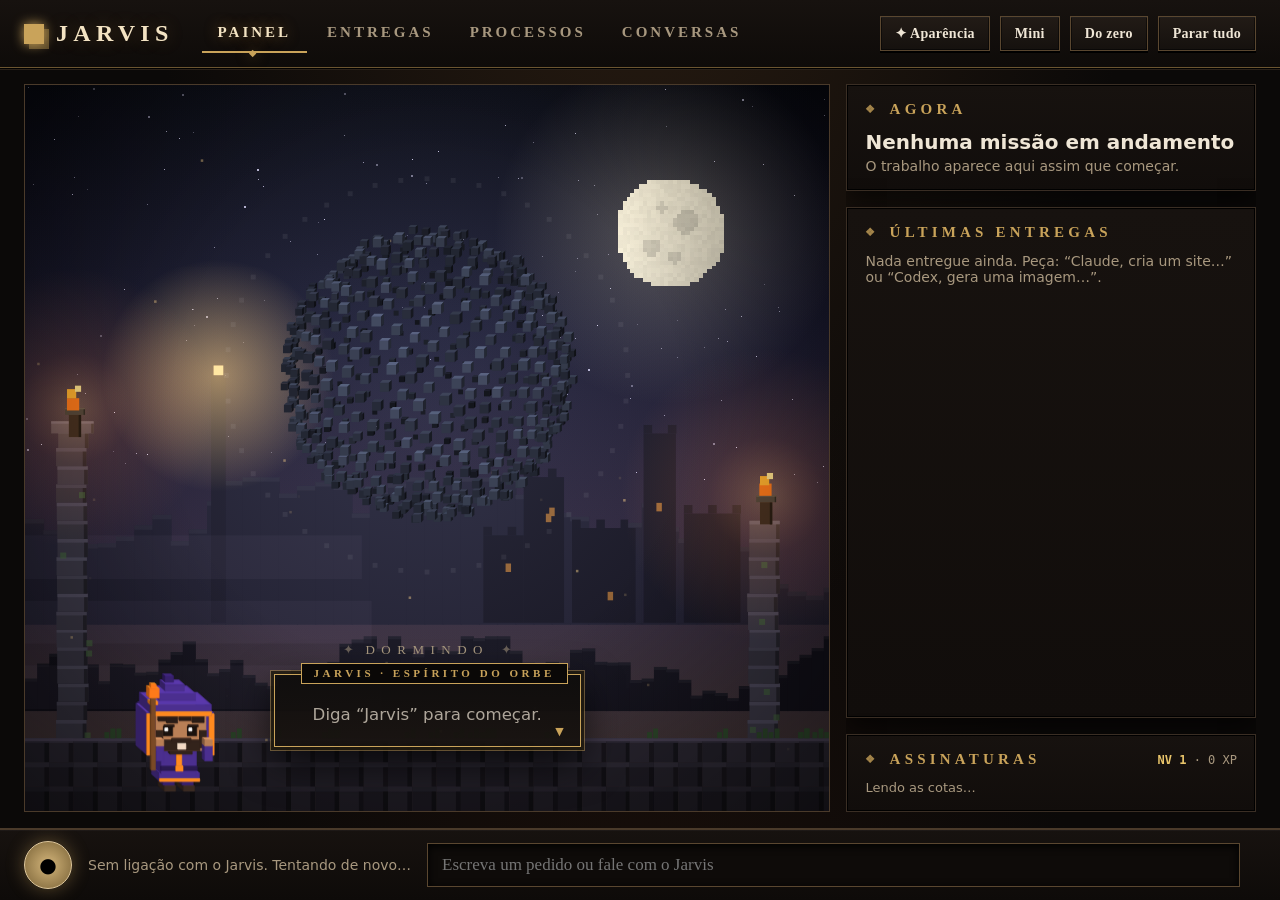
==== commit 9c6f748e: "Aparência em abas, corpo do Jarvis em 4 estilos com rosto, aviso de atualização do GitHub - Menu Apa" ====
--- a/web/index.html
+++ b/web/index.html
@@ -24,6 +24,7 @@
       <span id="chCota" title="Cota mais apertada das assinaturas"></span>
     </div>
     <div class="topo-botoes">
+      <button id="btAtualiza" class="atualiza" hidden title="Tem versão nova do Jarvis no GitHub">⬆ Atualizar</button>
       <button id="btVisual" title="Forma do Jarvis, cenário, classe do mago e tema">✦ Aparência</button>
       <button id="btMini" title="Vira só a esfera flutuando por cima, num canto da tela">Mini</button>
       <button id="btZerar" title="Recomeça a conversa do zero">Do zero</button>
@@ -31,6 +32,7 @@
     </div>
   </header>
 
+  <div id="atualiza" hidden></div>
   <div id="corpo">
     <!-- a esfera: palco inteiro quando parado, coluna à esquerda quando há trabalho -->
     <section id="palco" title="Clique no orbe para acordar (ou calar). Clique no chão e o mago vai até lá.">
--- a/web/estilo.css
+++ b/web/estilo.css
@@ -415,8 +415,8 @@
    Universo de fantasia (18/11): cenário em camadas, caixa de diálogo de RPG e o tema Abismo.
    Componentes valem para todos os temas; cada tema só troca as variáveis.
    ===================================================================== */
-:root{--serif:"Palatino Linotype","Book Antiqua",Palatino,Georgia,serif;--ouro:var(--laranja);
-  --dlg-fundo:linear-gradient(#0f0d0cf0,#17120ff0);--dlg-borda:var(--ouro);--dlg-texto:var(--texto)}
+:root{--serif:"Palatino Linotype","Book Antiqua",Palatino,Georgia,serif}
+#app{--ouro:var(--laranja);--dlg-fundo:linear-gradient(#0f0d0cf0,#17120ff0);--dlg-borda:var(--ouro);--dlg-texto:var(--texto);--tinta:transparent}
 #cenario{position:absolute;inset:0;width:100%;height:100%;pointer-events:none;image-rendering:pixelated}
 #esfera{z-index:1}
 #rotulo{z-index:2}
@@ -449,7 +449,7 @@
 #app[data-tema="abismo"] header{border-bottom:1px solid #6b5530;box-shadow:0 1px 0 #000,0 2px 0 #2a2119}
 #app[data-tema="abismo"] .marca b{font-family:var(--serif);font-weight:700;letter-spacing:.22em;color:#f3e3c3;text-shadow:0 0 18px #e0a24a40}
 #app[data-tema="abismo"] .marca small{font-family:var(--serif);font-style:italic;border-color:#4a3a2a}
-#app[data-tema="abismo"] .cubo{background:#e0a24a;box-shadow:0 0 12px #e0a24a,5px 5px 0 #6b4220;animation:brasa 2.4s ease-in-out infinite}
+#app[data-tema="abismo"] .cubo{background:var(--ouro);box-shadow:0 0 12px var(--ouro),5px 5px 0 color-mix(in srgb,var(--ouro) 45%,#000);animation:brasa 2.4s ease-in-out infinite}
 #app[data-tema="abismo"] #vistas button{font-family:var(--serif);font-weight:600;letter-spacing:.24em;font-size:15px;border-bottom:2px solid transparent;position:relative}
 #app[data-tema="abismo"] #vistas button.ativa{color:#f3e3c3;border-bottom-color:var(--ouro);text-shadow:0 0 14px #e0a24a80}
 #app[data-tema="abismo"] #vistas button.ativa::before{content:"◆";position:absolute;left:50%;bottom:-7px;transform:translateX(-50%);font-size:9px;color:var(--ouro)}
@@ -464,7 +464,7 @@
 #app[data-tema="abismo"] #etiquetas button:hover,#app[data-tema="abismo"] .vis-temas button:hover,#app[data-tema="abismo"] .vis-roupas button:hover{
   border-color:var(--ouro);color:#f3e3c3;box-shadow:inset 0 1px 0 #ffffff18,inset 0 0 0 1px #00000080,0 0 16px #e0a24a38,0 2px 0 #000}
 #app[data-tema="abismo"] .bt.forte,#app[data-tema="abismo"] .pj .forte,#app[data-tema="abismo"] .proc-bt .rodar,#app[data-tema="abismo"] #galFiltros button.on{
-  background:linear-gradient(#e9b25a,#b9772c);border-color:#f3cf86;color:#1c1006;text-shadow:0 1px 0 #ffffff40;box-shadow:inset 0 1px 0 #fff6,0 0 14px #e0a24a40,0 2px 0 #000}
+  background:linear-gradient(color-mix(in srgb,var(--ouro) 85%,#fff),color-mix(in srgb,var(--ouro) 75%,#000));border-color:color-mix(in srgb,var(--ouro) 60%,#fff);color:#1c1006;text-shadow:0 1px 0 #ffffff40;box-shadow:inset 0 1px 0 #fff6,0 0 14px #e0a24a40,0 2px 0 #000}
 #app[data-tema="abismo"] .bt.forte:hover,#app[data-tema="abismo"] .proc-bt .rodar:hover{animation:brasaBt 1.4s ease-in-out infinite}
 #app[data-tema="abismo"] button.perigo{border-color:#7a3a30}
 #app[data-tema="abismo"] button.perigo:hover{background:linear-gradient(#5a1e18,#3a120e);color:#ffd8d0;border-color:#d0574a}
@@ -479,7 +479,7 @@
 #app[data-tema="abismo"] .aba-topo h1,#app[data-tema="abismo"] .proc b,#app[data-tema="abismo"] .m-titulo,#app[data-tema="abismo"] .p-titulo{font-family:var(--serif);letter-spacing:.03em}
 #app[data-tema="abismo"] #campo{background:#0e0b09;border:1px solid #5a4730;font-family:var(--serif);font-size:17px;box-shadow:inset 0 2px 8px #000}
 #app[data-tema="abismo"] #campo:focus{border-color:var(--ouro);box-shadow:inset 0 2px 8px #000,0 0 14px #e0a24a30}
-#app[data-tema="abismo"] #mic{background:radial-gradient(#e9b25a,#9a5a20);border:1px solid #f3cf86;border-radius:50%;box-shadow:0 0 18px #e0a24a60}
+#app[data-tema="abismo"] #mic{background:radial-gradient(color-mix(in srgb,var(--ouro) 80%,#fff),color-mix(in srgb,var(--ouro) 60%,#000));border:1px solid color-mix(in srgb,var(--ouro) 60%,#fff);border-radius:50%;box-shadow:0 0 18px color-mix(in srgb,var(--ouro) 40%,transparent)}
 #app[data-tema="abismo"] .aviso{background:var(--dlg-fundo);border:1px solid var(--ouro);border-left:3px solid var(--ouro);box-shadow:0 0 0 2px #000a,0 10px 26px #000a;font-family:var(--serif)}
 #app[data-tema="abismo"] .aviso small{font-family:var(--serif);letter-spacing:.28em;color:var(--ouro)}
 #app[data-tema="abismo"] .aviso.erro{border-color:var(--vermelho)}
@@ -489,20 +489,49 @@
 #app[data-tema="abismo"] ::-webkit-scrollbar{width:10px;height:10px}
 #app[data-tema="abismo"] ::-webkit-scrollbar-thumb{background:#3a2e24;border:2px solid #0b0908}
 #app[data-tema="abismo"] ::-webkit-scrollbar-track{background:#0b0908}
-@keyframes brasa{50%{background:#ffcb7a;box-shadow:0 0 20px #e0a24a,5px 5px 0 #6b4220}}
+@keyframes brasa{50%{background:color-mix(in srgb,var(--ouro) 60%,#fff);box-shadow:0 0 20px var(--ouro),5px 5px 0 color-mix(in srgb,var(--ouro) 45%,#000)}}
 @keyframes brasaBt{50%{box-shadow:inset 0 1px 0 #fff6,0 0 24px #e0a24a80,0 2px 0 #000}}
 
 /* temas antigos ganham a caixa de diálogo na cor deles */
-#app[data-tema="grimorio"]{--dlg-fundo:linear-gradient(#f6ecd2f2,#e9dab4f2);--dlg-borda:#8a6a3c;--dlg-texto:#2a1d10}
-#app[data-tema="cristal"]{--ouro:#9a7bff;--dlg-fundo:linear-gradient(#141030f0,#0c0a1ef0)}
-#app[data-tema="rpg"]{--ouro:#d8dcef;--dlg-fundo:linear-gradient(#1c2a6af2,#121c4af2)}
-#app[data-tema="torre"]{--ouro:#c9772b}
+#app[data-tema="grimorio"]{--dlg-fundo:linear-gradient(#f6ecd2f2,#e9dab4f2);--dlg-borda:#8a6a3c;--dlg-texto:#2a1d10;--tinta:#5fa56f}
+#app[data-tema="cristal"]{--ouro:#9a7bff;--dlg-fundo:linear-gradient(#141030f0,#0c0a1ef0);--tinta:#7a5cff}
+#app[data-tema="rpg"]{--ouro:#d8dcef;--dlg-fundo:linear-gradient(#1c2a6af2,#121c4af2);--tinta:#3f7bff}
+#app[data-tema="torre"]{--ouro:#c9772b;--dlg-fundo:linear-gradient(#1e140cf0,#140d08f0);--tinta:#c9772b}
+#app[data-tema="classico"]{--tinta:#ff6b1a}
+/* cor de destaque escolhida no menu: vale por cima do tema */
+#app[style*="--destaque"]{--laranja:var(--destaque);--ouro:var(--destaque)}
+/* menu Aparência: abas e grade de escolhas, todas do mesmo tamanho */
+.vis-abas{display:flex;gap:6px;margin:0 0 14px;border-bottom:1px solid var(--borda)}
+.vis-abas button{flex:1;padding:9px 10px;background:none;border:0;border-bottom:3px solid transparent;color:var(--fraco);font-weight:700;font-size:14px;letter-spacing:.08em;cursor:pointer}
+.vis-abas button.on{color:var(--texto);border-bottom-color:var(--ouro)}
+#visual .vis-abas button.on{box-shadow:none!important}
+#visual section{animation:abre .15s steps(3)}
+.vis-temas.grade{display:grid;grid-template-columns:repeat(auto-fill,minmax(150px,1fr));gap:8px}
+.vis-temas.grade.dupla{grid-template-columns:1fr 1fr}
+.vis-temas.grade.tres{grid-template-columns:repeat(3,1fr)}
+.vis-temas.grade button{justify-content:flex-start;min-height:44px;text-align:left;line-height:1.15}
+.vis-temas .amostra,.vis-temas i{flex:none;width:20px!important;height:20px!important;border-radius:4px;border:1px solid #ffffff30;box-shadow:inset 0 0 0 1px #0006}
+.vis-livre{display:flex;align-items:center;gap:8px;min-height:44px;font-family:inherit;padding:6px 12px;background:var(--fundo);border:2px dashed var(--borda);font-weight:600;font-size:13px;color:var(--fraco);cursor:pointer}
+.vis-livre:hover{border-color:var(--fraco);color:var(--texto)}
+.vis-livre input[type=color]{width:22px;height:22px;padding:0;border:0;background:none;cursor:pointer}
+.vis-versao{display:flex;align-items:center;justify-content:space-between;gap:12px;font-size:13px;color:var(--fraco)}
+.vis-versao button{padding:8px 14px;background:var(--fundo);border:2px solid var(--borda);font-weight:600;font-size:13px}
+/* atualização */
+header button.atualiza{border-color:var(--ouro)!important;color:var(--ouro);animation:brasaBt 2.4s ease-in-out infinite}
+#atualiza{position:absolute;top:76px;right:24px;z-index:61;width:min(460px,calc(100% - 48px));background:var(--painel);border:2px solid var(--ouro);box-shadow:8px 8px 0 #000;padding:16px 18px;animation:abre .2s steps(4)}
+#app[data-tema="abismo"] #atualiza{background:linear-gradient(#17120f,#0e0b09);border:1px solid var(--ouro);box-shadow:0 0 0 3px #000,0 0 0 4px #6b5530,0 20px 60px #000d}
+#atualiza p{margin:6px 0;font-size:14px}
+#atualiza ul{margin:6px 0 12px;padding-left:20px;font-size:13.5px;color:var(--fraco);line-height:1.5}
+#atualiza small{display:block;color:var(--fraco);font-size:12px;line-height:1.45;margin-top:10px}
+.atu-botoes{display:flex;gap:8px;flex-wrap:wrap}
+.atu-msg{margin-top:10px;font-size:13.5px;color:var(--ouro);min-height:1em}
+.atu-msg.erro{color:#ff8a7a}
 
 /* menu Aparência */
 .vis-cab{display:flex;align-items:baseline;gap:12px;margin:-2px 0 12px;padding-bottom:10px;border-bottom:1px solid var(--borda)}
 .vis-cab b{font-family:var(--serif);font-size:22px;letter-spacing:.06em}
 .vis-cab span{color:var(--fraco);font-size:12.5px}
-.vis-temas .amostra{width:14px;height:14px;border:1px solid #ffffff30;box-shadow:inset 0 0 0 1px #0006}
+
 header button,#vistas button{white-space:nowrap}
 #app[data-tema="abismo"] #vistas button{letter-spacing:.2em;padding:10px 16px}
 #app[data-tema="abismo"] header .topo-botoes button{letter-spacing:.02em;padding:8px 14px}
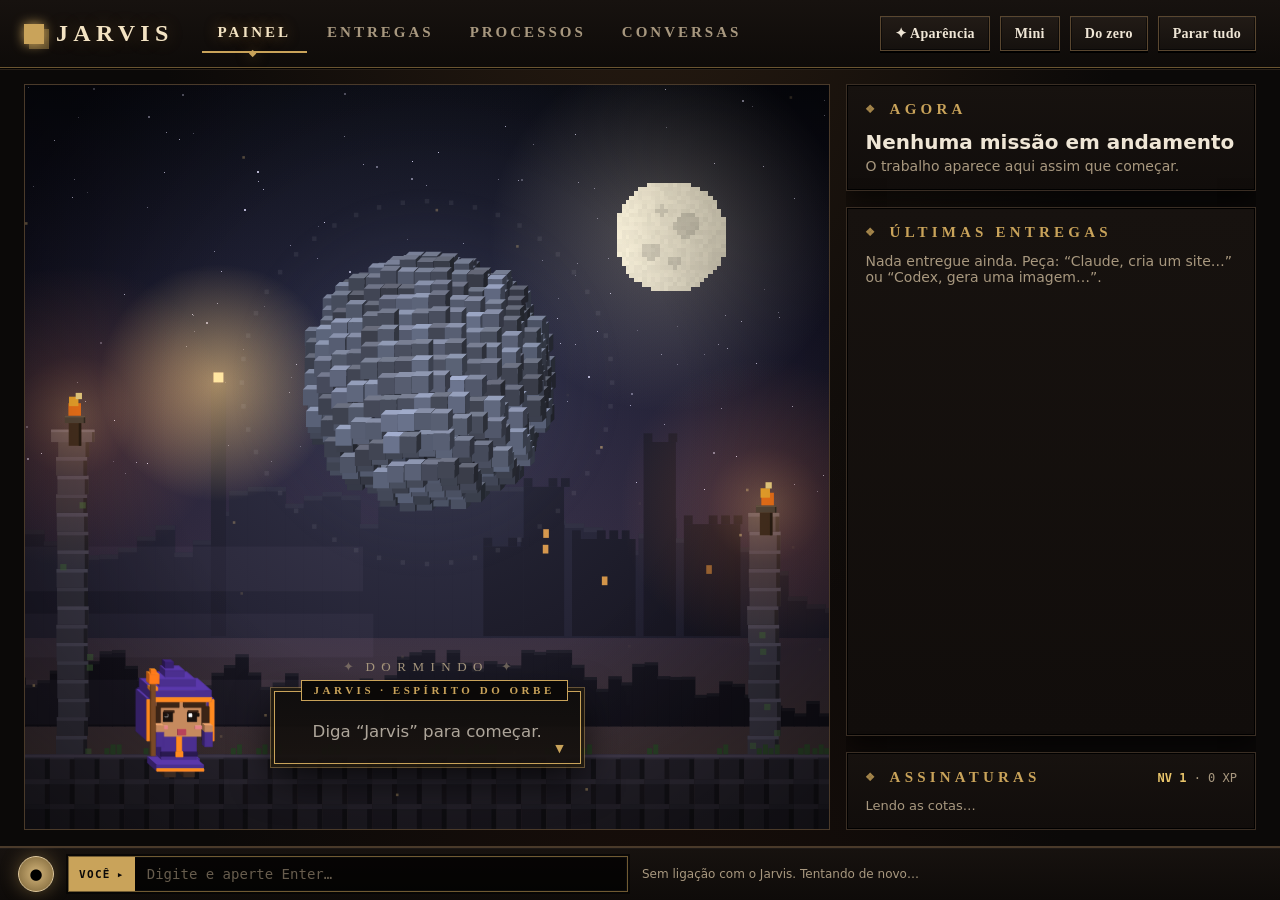
==== commit b25157cf: "Chat de jogo: barra fina com etiqueta VOCÊ e a fala do Jarvis numa caixa de diálogo que se escreve l" ====
--- a/web/index.html
+++ b/web/index.html
@@ -106,7 +106,7 @@
   <footer>
     <button id="mic" title="Liga e desliga o microfone (ESPAÇO)" aria-label="Ligar ou desligar o microfone (ESPAÇO)">●</button>
     <span id="rodape">Conectando…</span>
-    <form id="form"><input id="campo" placeholder="Escreva um pedido ou fale com o Jarvis" autocomplete="off"></form>
+    <form id="form"><label for="campo">Você</label><input id="campo" placeholder="Digite e aperte Enter…" autocomplete="off" maxlength="2000"></form>
     <span id="info"></span>
   </footer>
 
--- a/web/estilo.css
+++ b/web/estilo.css
@@ -541,3 +541,23 @@
 #visual button.on{border-color:var(--ouro)!important;color:var(--texto);box-shadow:0 0 0 1px var(--ouro),0 0 14px color-mix(in srgb,var(--ouro) 35%,transparent)!important}
 #visual{max-height:calc(100% - 100px);overflow:auto}
 @media (prefers-reduced-motion:reduce){#saudacao,#saudacao::after,#app[data-tema="abismo"] .cubo{animation:none}}
+
+/* ---------- chat de jogo (pedido de 19/11/2026): barra fina embaixo e a fala do Jarvis numa caixa de diálogo ---------- */
+#app footer{height:54px;padding:8px 18px;gap:14px}
+#app footer #mic{width:36px;height:36px;font-size:15px;box-shadow:2px 2px 0 #000}
+#app footer #form{order:1;flex:0 1 560px;min-width:220px;display:flex;align-items:stretch;height:36px;
+  background:#000000b8;border:1px solid color-mix(in srgb,var(--dlg-borda) 55%,transparent);box-shadow:0 0 0 2px #0008,inset 0 0 0 1px #ffffff08}
+#app footer #form:focus-within{border-color:var(--dlg-borda);box-shadow:0 0 0 2px #0008,0 0 12px color-mix(in srgb,var(--dlg-borda) 35%,transparent)}
+#app footer #form label{flex:none;display:flex;align-items:center;padding:0 10px;font:700 11px/1 var(--mono);letter-spacing:.12em;text-transform:uppercase;
+  color:#0b0908;background:var(--dlg-borda)}
+#app footer #form label::after{content:"▸";margin-left:6px}
+#app footer #form #campo{flex:1;height:100%;border:0;background:transparent;box-shadow:none;padding:0 12px;font:500 14px/1 var(--mono);color:#f2ead8}
+#app footer #form #campo::placeholder{color:#a8987f99}
+#app footer #rodape{order:2;font-size:12px} #app footer #info{order:3;margin-left:auto}
+#app[data-tema="grimorio"] footer #form{background:#efe2c2e8} #app[data-tema="grimorio"] footer #form #campo{color:#2a1d10}
+#app:not(.trabalho) #legenda:not(:empty){max-width:min(640px,88%);padding:24px 26px 20px;font:600 clamp(16px,1.3vw,21px)/1.45 var(--serif);color:var(--dlg-texto);
+  box-shadow:0 0 0 3px #000000b0,0 0 0 4px color-mix(in srgb,var(--dlg-borda) 45%,transparent),inset 0 0 0 4px #0006,0 14px 40px #000c}
+#app:not(.trabalho) #legenda:not(:empty)::before{content:"JARVIS";position:absolute;top:-12px;left:22px;padding:4px 12px;background:#0a0807;border:1px solid var(--dlg-borda);
+  font:600 11px/1 var(--serif);letter-spacing:.32em;color:var(--dlg-borda)}
+#app:not(.trabalho) #legenda:not(:empty)::after{content:"▼";position:absolute;right:14px;bottom:6px;font-size:10px;color:var(--dlg-borda);animation:dlgSeta 1.1s steps(2) infinite}
+@media (max-width:760px){#app footer #rodape{display:none}}
